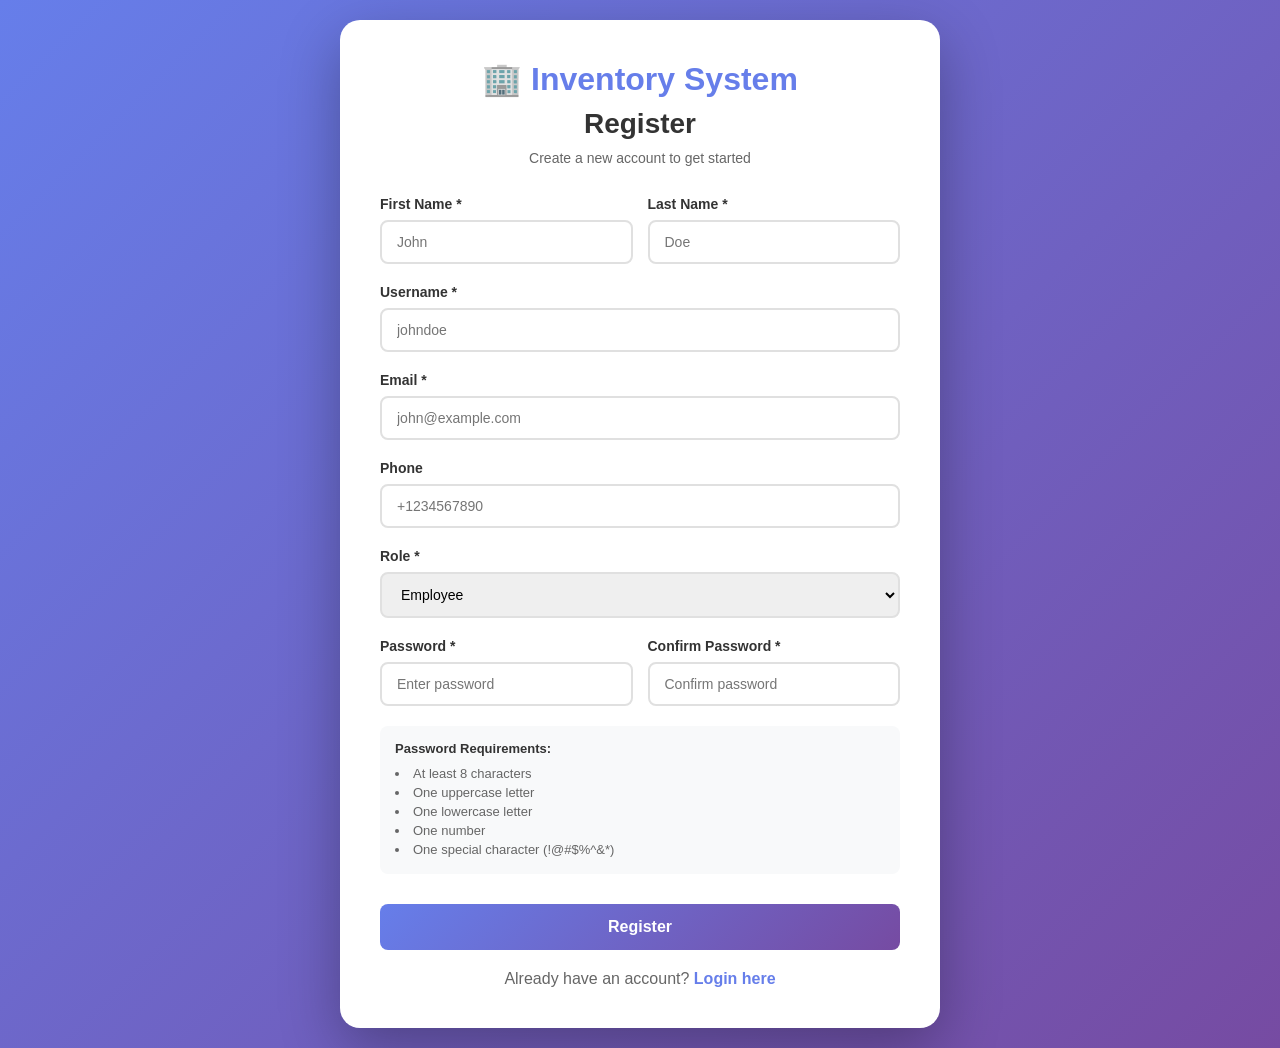
==== frontend/index.html @ 76d30bfd "Add files via upload" ====
<!DOCTYPE html>
<html lang="en">
<head>
    <meta charset="UTF-8">
    <meta name="viewport" content="width=device-width, initial-scale=1.0">
    <title>Register - Smart Inventory Management</title>
    <link rel="stylesheet" href="css/style.css">
</head>
<body>
    <div class="auth-container">
        <div class="auth-card register-card">
            <div class="auth-header">
                <h1>🏢 Inventory System</h1>
                <h2>Register</h2>
                <p>Create a new account to get started</p>
            </div>

            <div id="error-message" class="error-message" style="display: none;"></div>
            <div id="success-message" class="success-message" style="display: none;"></div>

            <form id="register-form" class="auth-form">
                <div class="form-row">
                    <div class="form-group">
                        <label for="first_name">First Name *</label>
                        <input type="text" id="first_name" name="first_name" required placeholder="John">
                    </div>

                    <div class="form-group">
                        <label for="last_name">Last Name *</label>
                        <input type="text" id="last_name" name="last_name" required placeholder="Doe">
                    </div>
                </div>

                <div class="form-group">
                    <label for="username">Username *</label>
                    <input type="text" id="username" name="username" required minlength="3" placeholder="johndoe">
                </div>

                <div class="form-group">
                    <label for="email">Email *</label>
                    <input type="email" id="email" name="email" required placeholder="john@example.com">
                </div>

                <div class="form-group">
                    <label for="phone">Phone</label>
                    <input type="tel" id="phone" name="phone" placeholder="+1234567890">
                </div>

                <div class="form-group">
                    <label for="role">Role *</label>
                    <select id="role" name="role" required>
                        <option value="employee">Employee</option>
                        <option value="admin">Admin</option>
                    </select>
                </div>

                <div class="form-row">
                    <div class="form-group">
                        <label for="password">Password *</label>
                        <input type="password" id="password" name="password" required placeholder="Enter password">
                    </div>

                    <div class="form-group">
                        <label for="confirmPassword">Confirm Password *</label>
                        <input type="password" id="confirmPassword" name="confirmPassword" required placeholder="Confirm password">
                    </div>
                </div>

                <div class="password-requirements">
                    <p><strong>Password Requirements:</strong></p>
                    <ul>
                        <li>At least 8 characters</li>
                        <li>One uppercase letter</li>
                        <li>One lowercase letter</li>
                        <li>One number</li>
                        <li>One special character (!@#$%^&*)</li>
                    </ul>
                </div>

                <button type="submit" class="btn-primary">Register</button>
            </form>

            <div class="auth-footer">
                <p>Already have an account? <a href="login.html">Login here</a></p>
            </div>
        </div>
    </div>

    <script src="js/utils.js"></script>
    <script src="js/auth.js"></script>
</body>
</html>
---- frontend/css/style.css ----
/* Reset and Base Styles */
* {
    margin: 0;
    padding: 0;
    box-sizing: border-box;
}

body {
    font-family: 'Segoe UI', Tahoma, Geneva, Verdana, sans-serif;
    background: linear-gradient(135deg, #667eea 0%, #764ba2 100%);
    min-height: 100vh;
    display: flex;
    align-items: center;
    justify-content: center;
}

/* Auth Container */
.auth-container {
    width: 100%;
    min-height: 100vh;
    display: flex;
    align-items: center;
    justify-content: center;
    padding: 20px;
}

.auth-card {
    background: white;
    border-radius: 20px;
    padding: 40px;
    box-shadow: 0 20px 60px rgba(0, 0, 0, 0.3);
    width: 100%;
    max-width: 450px;
    animation: slideIn 0.3s ease-out;
}

.register-card {
    max-width: 600px;
}

@keyframes slideIn {
    from {
        opacity: 0;
        transform: translateY(-20px);
    }
    to {
        opacity: 1;
        transform: translateY(0);
    }
}

/* Auth Header */
.auth-header {
    text-align: center;
    margin-bottom: 30px;
}

.auth-header h1 {
    font-size: 32px;
    margin-bottom: 10px;
    color: #667eea;
}

.auth-header h2 {
    font-size: 28px;
    margin-bottom: 10px;
    color: #333;
}

.auth-header p {
    color: #666;
    font-size: 14px;
}

/* Messages */
.error-message {
    background: #fee;
    border: 1px solid #fcc;
    color: #c33;
    padding: 12px;
    border-radius: 8px;
    margin-bottom: 20px;
    text-align: center;
}

.success-message {
    background: #efe;
    border: 1px solid #cfc;
    color: #3c3;
    padding: 12px;
    border-radius: 8px;
    margin-bottom: 20px;
    text-align: center;
}

/* Forms */
.auth-form {
    display: flex;
    flex-direction: column;
    gap: 20px;
}

.form-row {
    display: grid;
    grid-template-columns: 1fr 1fr;
    gap: 15px;
}

.form-group {
    display: flex;
    flex-direction: column;
}

.form-group label {
    margin-bottom: 8px;
    color: #333;
    font-weight: 600;
    font-size: 14px;
}

.form-group input,
.form-group select {
    padding: 12px 15px;
    border: 2px solid #e0e0e0;
    border-radius: 8px;
    font-size: 14px;
    transition: all 0.3s ease;
}

.form-group input:focus,
.form-group select:focus {
    outline: none;
    border-color: #667eea;
    box-shadow: 0 0 0 3px rgba(102, 126, 234, 0.1);
}

.form-group input:disabled,
.form-group select:disabled {
    background: #f5f5f5;
    cursor: not-allowed;
}

/* Buttons */
.btn-primary {
    background: linear-gradient(135deg, #667eea 0%, #764ba2 100%);
    color: white;
    padding: 14px 30px;
    border: none;
    border-radius: 8px;
    font-size: 16px;
    font-weight: 600;
    cursor: pointer;
    transition: all 0.3s ease;
    margin-top: 10px;
}

.btn-primary:hover:not(:disabled) {
    transform: translateY(-2px);
    box-shadow: 0 5px 20px rgba(102, 126, 234, 0.4);
}

.btn-primary:disabled {
    opacity: 0.6;
    cursor: not-allowed;
}

/* Auth Footer */
.auth-footer {
    text-align: center;
    margin-top: 20px;
    color: #666;
}

.auth-footer a {
    color: #667eea;
    text-decoration: none;
    font-weight: 600;
}

.auth-footer a:hover {
    text-decoration: underline;
}

/* Demo Credentials */
.demo-credentials {
    background: #f8f9fa;
    padding: 15px;
    border-radius: 8px;
    margin-top: 20px;
    text-align: center;
    font-size: 13px;
    color: #666;
}

.demo-credentials code {
    background: #e9ecef;
    padding: 2px 6px;
    border-radius: 3px;
    font-family: 'Courier New', monospace;
    color: #d63384;
}

/* Password Requirements */
.password-requirements {
    background: #f8f9fa;
    padding: 15px;
    border-radius: 8px;
    font-size: 13px;
}

.password-requirements p {
    margin-bottom: 8px;
    color: #333;
}

.password-requirements ul {
    list-style-position: inside;
    color: #666;
}

.password-requirements li {
    padding: 2px 0;
}

/* Responsive */
@media (max-width: 768px) {
    .form-row {
        grid-template-columns: 1fr;
    }

    .auth-card {
        padding: 30px 20px;
    }
}
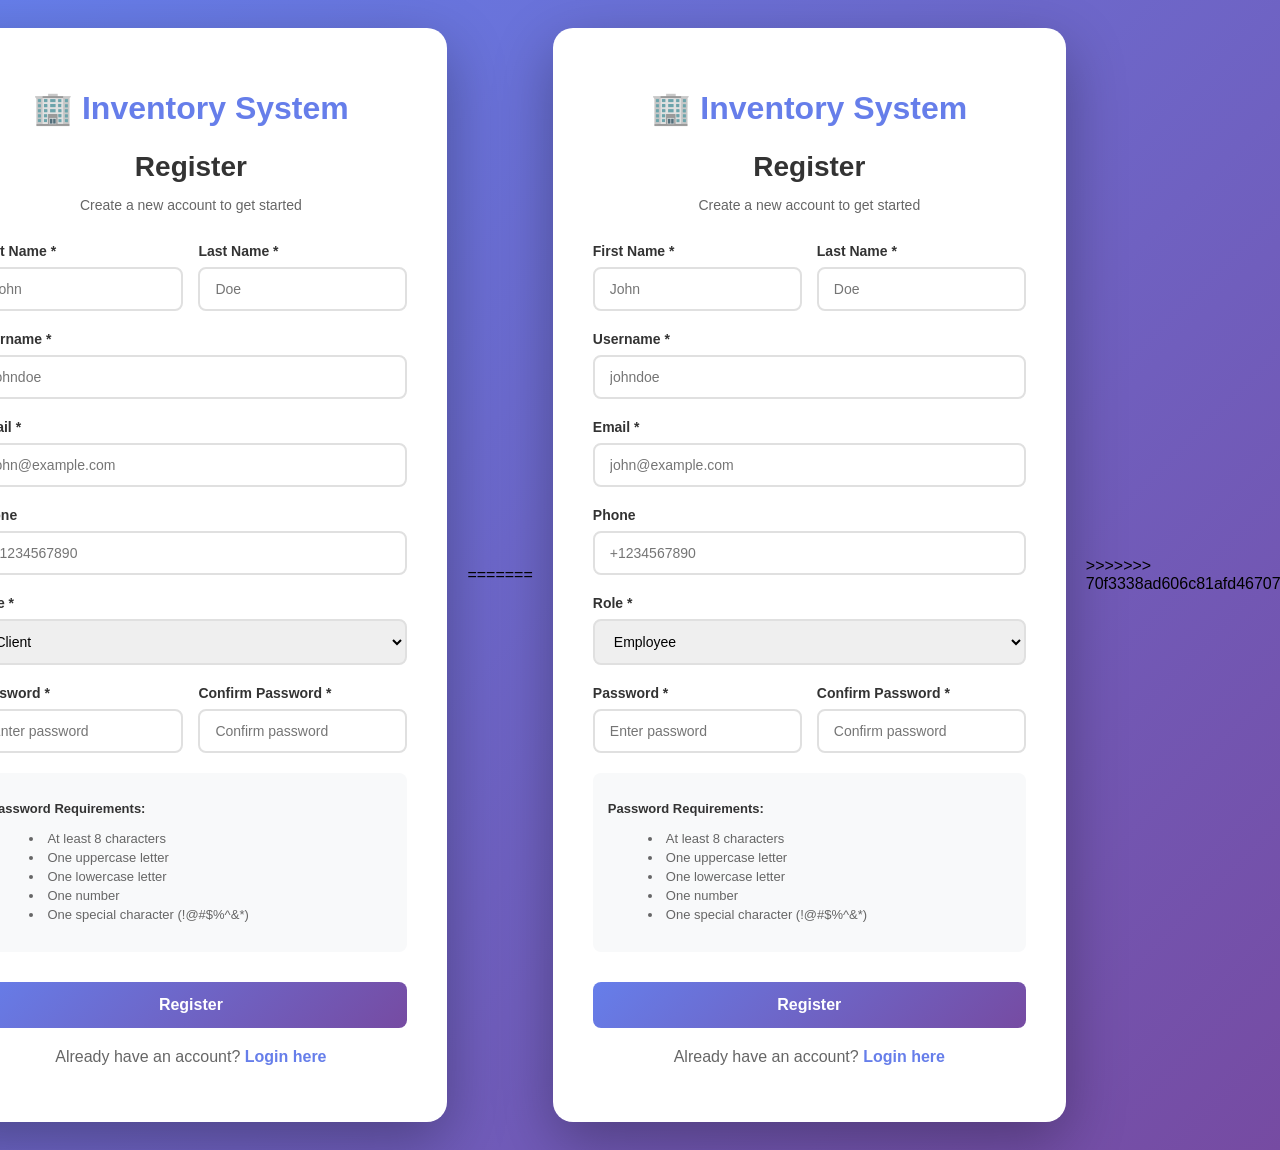
==== commit 3d57785d: "resolved merge" ====
--- a/frontend/index.html
+++ b/frontend/index.html
@@ -1,92 +1,186 @@
-<!DOCTYPE html>
-<html lang="en">
-<head>
-    <meta charset="UTF-8">
-    <meta name="viewport" content="width=device-width, initial-scale=1.0">
-    <title>Register - Smart Inventory Management</title>
-    <link rel="stylesheet" href="css/style.css">
-</head>
-<body>
-    <div class="auth-container">
-        <div class="auth-card register-card">
-            <div class="auth-header">
-                <h1>🏢 Inventory System</h1>
-                <h2>Register</h2>
-                <p>Create a new account to get started</p>
-            </div>
-
-            <div id="error-message" class="error-message" style="display: none;"></div>
-            <div id="success-message" class="success-message" style="display: none;"></div>
-
-            <form id="register-form" class="auth-form">
-                <div class="form-row">
-                    <div class="form-group">
-                        <label for="first_name">First Name *</label>
-                        <input type="text" id="first_name" name="first_name" required placeholder="John">
-                    </div>
-
-                    <div class="form-group">
-                        <label for="last_name">Last Name *</label>
-                        <input type="text" id="last_name" name="last_name" required placeholder="Doe">
-                    </div>
-                </div>
-
-                <div class="form-group">
-                    <label for="username">Username *</label>
-                    <input type="text" id="username" name="username" required minlength="3" placeholder="johndoe">
-                </div>
-
-                <div class="form-group">
-                    <label for="email">Email *</label>
-                    <input type="email" id="email" name="email" required placeholder="john@example.com">
-                </div>
-
-                <div class="form-group">
-                    <label for="phone">Phone</label>
-                    <input type="tel" id="phone" name="phone" placeholder="+1234567890">
-                </div>
-
-                <div class="form-group">
-                    <label for="role">Role *</label>
-                    <select id="role" name="role" required>
-                        <option value="employee">Employee</option>
-                        <option value="admin">Admin</option>
-                    </select>
-                </div>
-
-                <div class="form-row">
-                    <div class="form-group">
-                        <label for="password">Password *</label>
-                        <input type="password" id="password" name="password" required placeholder="Enter password">
-                    </div>
-
-                    <div class="form-group">
-                        <label for="confirmPassword">Confirm Password *</label>
-                        <input type="password" id="confirmPassword" name="confirmPassword" required placeholder="Confirm password">
-                    </div>
-                </div>
-
-                <div class="password-requirements">
-                    <p><strong>Password Requirements:</strong></p>
-                    <ul>
-                        <li>At least 8 characters</li>
-                        <li>One uppercase letter</li>
-                        <li>One lowercase letter</li>
-                        <li>One number</li>
-                        <li>One special character (!@#$%^&*)</li>
-                    </ul>
-                </div>
-
-                <button type="submit" class="btn-primary">Register</button>
-            </form>
-
-            <div class="auth-footer">
-                <p>Already have an account? <a href="login.html">Login here</a></p>
-            </div>
-        </div>
-    </div>
-
-    <script src="js/utils.js"></script>
-    <script src="js/auth.js"></script>
-</body>
+<<<<<<< HEAD
+<!DOCTYPE html>
+<html lang="en">
+<head>
+    <meta charset="UTF-8">
+    <meta name="viewport" content="width=device-width, initial-scale=1.0">
+    <title>Register - Smart Inventory Management</title>
+    <link rel="stylesheet" href="css/style.css">
+</head>
+<body>
+    <div class="auth-container">
+        <div class="auth-card register-card">
+            <div class="auth-header">
+                <h1>🏢 Inventory System</h1>
+                <h2>Register</h2>
+                <p>Create a new account to get started</p>
+            </div>
+
+            <div id="error-message" class="error-message" style="display: none;"></div>
+            <div id="success-message" class="success-message" style="display: none;"></div>
+
+            <form id="register-form" class="auth-form">
+                <div class="form-row">
+                    <div class="form-group">
+                        <label for="first_name">First Name *</label>
+                        <input type="text" id="first_name" name="first_name" required placeholder="John">
+                    </div>
+
+                    <div class="form-group">
+                        <label for="last_name">Last Name *</label>
+                        <input type="text" id="last_name" name="last_name" required placeholder="Doe">
+                    </div>
+                </div>
+
+                <div class="form-group">
+                    <label for="username">Username *</label>
+                    <input type="text" id="username" name="username" required minlength="3" placeholder="johndoe">
+                </div>
+
+                <div class="form-group">
+                    <label for="email">Email *</label>
+                    <input type="email" id="email" name="email" required placeholder="john@example.com">
+                </div>
+
+                <div class="form-group">
+                    <label for="phone">Phone</label>
+                    <input type="tel" id="phone" name="phone" placeholder="+1234567890">
+                </div>
+
+                <div class="form-group">
+                    <label for="role">Role *</label>
+                    <select id="role" name="role" required>
+                        <option value="client">Client</option>
+                        <option value="admin">Admin</option>
+                    </select>
+                </div>
+
+                <div class="form-row">
+                    <div class="form-group">
+                        <label for="password">Password *</label>
+                        <input type="password" id="password" name="password" required placeholder="Enter password">
+                    </div>
+
+                    <div class="form-group">
+                        <label for="confirmPassword">Confirm Password *</label>
+                        <input type="password" id="confirmPassword" name="confirmPassword" required placeholder="Confirm password">
+                    </div>
+                </div>
+
+                <div class="password-requirements">
+                    <p><strong>Password Requirements:</strong></p>
+                    <ul>
+                        <li>At least 8 characters</li>
+                        <li>One uppercase letter</li>
+                        <li>One lowercase letter</li>
+                        <li>One number</li>
+                        <li>One special character (!@#$%^&*)</li>
+                    </ul>
+                </div>
+
+                <button type="submit" class="btn-primary">Register</button>
+            </form>
+
+            <div class="auth-footer">
+                <p>Already have an account? <a href="login.html">Login here</a></p>
+            </div>
+        </div>
+    </div>
+
+    <script src="js/utils.js"></script>
+    <script src="js/auth.js"></script>
+</body>
+=======
+<!DOCTYPE html>
+<html lang="en">
+<head>
+    <meta charset="UTF-8">
+    <meta name="viewport" content="width=device-width, initial-scale=1.0">
+    <title>Register - Smart Inventory Management</title>
+    <link rel="stylesheet" href="css/style.css">
+</head>
+<body>
+    <div class="auth-container">
+        <div class="auth-card register-card">
+            <div class="auth-header">
+                <h1>🏢 Inventory System</h1>
+                <h2>Register</h2>
+                <p>Create a new account to get started</p>
+            </div>
+
+            <div id="error-message" class="error-message" style="display: none;"></div>
+            <div id="success-message" class="success-message" style="display: none;"></div>
+
+            <form id="register-form" class="auth-form">
+                <div class="form-row">
+                    <div class="form-group">
+                        <label for="first_name">First Name *</label>
+                        <input type="text" id="first_name" name="first_name" required placeholder="John">
+                    </div>
+
+                    <div class="form-group">
+                        <label for="last_name">Last Name *</label>
+                        <input type="text" id="last_name" name="last_name" required placeholder="Doe">
+                    </div>
+                </div>
+
+                <div class="form-group">
+                    <label for="username">Username *</label>
+                    <input type="text" id="username" name="username" required minlength="3" placeholder="johndoe">
+                </div>
+
+                <div class="form-group">
+                    <label for="email">Email *</label>
+                    <input type="email" id="email" name="email" required placeholder="john@example.com">
+                </div>
+
+                <div class="form-group">
+                    <label for="phone">Phone</label>
+                    <input type="tel" id="phone" name="phone" placeholder="+1234567890">
+                </div>
+
+                <div class="form-group">
+                    <label for="role">Role *</label>
+                    <select id="role" name="role" required>
+                        <option value="employee">Employee</option>
+                        <option value="admin">Admin</option>
+                    </select>
+                </div>
+
+                <div class="form-row">
+                    <div class="form-group">
+                        <label for="password">Password *</label>
+                        <input type="password" id="password" name="password" required placeholder="Enter password">
+                    </div>
+
+                    <div class="form-group">
+                        <label for="confirmPassword">Confirm Password *</label>
+                        <input type="password" id="confirmPassword" name="confirmPassword" required placeholder="Confirm password">
+                    </div>
+                </div>
+
+                <div class="password-requirements">
+                    <p><strong>Password Requirements:</strong></p>
+                    <ul>
+                        <li>At least 8 characters</li>
+                        <li>One uppercase letter</li>
+                        <li>One lowercase letter</li>
+                        <li>One number</li>
+                        <li>One special character (!@#$%^&*)</li>
+                    </ul>
+                </div>
+
+                <button type="submit" class="btn-primary">Register</button>
+            </form>
+
+            <div class="auth-footer">
+                <p>Already have an account? <a href="login.html">Login here</a></p>
+            </div>
+        </div>
+    </div>
+
+    <script src="js/utils.js"></script>
+    <script src="js/auth.js"></script>
+</body>
+>>>>>>> 70f3338ad606c81afd4670761ec4469490149d3b
 </html>
--- a/frontend/css/style.css
+++ b/frontend/css/style.css
@@ -1,234 +1,470 @@
-/* Reset and Base Styles */
-* {
-    margin: 0;
-    padding: 0;
-    box-sizing: border-box;
-}
-
-body {
-    font-family: 'Segoe UI', Tahoma, Geneva, Verdana, sans-serif;
-    background: linear-gradient(135deg, #667eea 0%, #764ba2 100%);
-    min-height: 100vh;
-    display: flex;
-    align-items: center;
-    justify-content: center;
-}
-
-/* Auth Container */
-.auth-container {
-    width: 100%;
-    min-height: 100vh;
-    display: flex;
-    align-items: center;
-    justify-content: center;
-    padding: 20px;
-}
-
-.auth-card {
-    background: white;
-    border-radius: 20px;
-    padding: 40px;
-    box-shadow: 0 20px 60px rgba(0, 0, 0, 0.3);
-    width: 100%;
-    max-width: 450px;
-    animation: slideIn 0.3s ease-out;
-}
-
-.register-card {
-    max-width: 600px;
-}
-
-@keyframes slideIn {
-    from {
-        opacity: 0;
-        transform: translateY(-20px);
-    }
-    to {
-        opacity: 1;
-        transform: translateY(0);
-    }
-}
-
-/* Auth Header */
-.auth-header {
-    text-align: center;
-    margin-bottom: 30px;
-}
-
-.auth-header h1 {
-    font-size: 32px;
-    margin-bottom: 10px;
-    color: #667eea;
-}
-
-.auth-header h2 {
-    font-size: 28px;
-    margin-bottom: 10px;
-    color: #333;
-}
-
-.auth-header p {
-    color: #666;
-    font-size: 14px;
-}
-
-/* Messages */
-.error-message {
-    background: #fee;
-    border: 1px solid #fcc;
-    color: #c33;
-    padding: 12px;
-    border-radius: 8px;
-    margin-bottom: 20px;
-    text-align: center;
-}
-
-.success-message {
-    background: #efe;
-    border: 1px solid #cfc;
-    color: #3c3;
-    padding: 12px;
-    border-radius: 8px;
-    margin-bottom: 20px;
-    text-align: center;
-}
-
-/* Forms */
-.auth-form {
-    display: flex;
-    flex-direction: column;
-    gap: 20px;
-}
-
-.form-row {
-    display: grid;
-    grid-template-columns: 1fr 1fr;
-    gap: 15px;
-}
-
-.form-group {
-    display: flex;
-    flex-direction: column;
-}
-
-.form-group label {
-    margin-bottom: 8px;
-    color: #333;
-    font-weight: 600;
-    font-size: 14px;
-}
-
-.form-group input,
-.form-group select {
-    padding: 12px 15px;
-    border: 2px solid #e0e0e0;
-    border-radius: 8px;
-    font-size: 14px;
-    transition: all 0.3s ease;
-}
-
-.form-group input:focus,
-.form-group select:focus {
-    outline: none;
-    border-color: #667eea;
-    box-shadow: 0 0 0 3px rgba(102, 126, 234, 0.1);
-}
-
-.form-group input:disabled,
-.form-group select:disabled {
-    background: #f5f5f5;
-    cursor: not-allowed;
-}
-
-/* Buttons */
-.btn-primary {
-    background: linear-gradient(135deg, #667eea 0%, #764ba2 100%);
-    color: white;
-    padding: 14px 30px;
-    border: none;
-    border-radius: 8px;
-    font-size: 16px;
-    font-weight: 600;
-    cursor: pointer;
-    transition: all 0.3s ease;
-    margin-top: 10px;
-}
-
-.btn-primary:hover:not(:disabled) {
-    transform: translateY(-2px);
-    box-shadow: 0 5px 20px rgba(102, 126, 234, 0.4);
-}
-
-.btn-primary:disabled {
-    opacity: 0.6;
-    cursor: not-allowed;
-}
-
-/* Auth Footer */
-.auth-footer {
-    text-align: center;
-    margin-top: 20px;
-    color: #666;
-}
-
-.auth-footer a {
-    color: #667eea;
-    text-decoration: none;
-    font-weight: 600;
-}
-
-.auth-footer a:hover {
-    text-decoration: underline;
-}
-
-/* Demo Credentials */
-.demo-credentials {
-    background: #f8f9fa;
-    padding: 15px;
-    border-radius: 8px;
-    margin-top: 20px;
-    text-align: center;
-    font-size: 13px;
-    color: #666;
-}
-
-.demo-credentials code {
-    background: #e9ecef;
-    padding: 2px 6px;
-    border-radius: 3px;
-    font-family: 'Courier New', monospace;
-    color: #d63384;
-}
-
-/* Password Requirements */
-.password-requirements {
-    background: #f8f9fa;
-    padding: 15px;
-    border-radius: 8px;
-    font-size: 13px;
-}
-
-.password-requirements p {
-    margin-bottom: 8px;
-    color: #333;
-}
-
-.password-requirements ul {
-    list-style-position: inside;
-    color: #666;
-}
-
-.password-requirements li {
-    padding: 2px 0;
-}
-
-/* Responsive */
-@media (max-width: 768px) {
-    .form-row {
-        grid-template-columns: 1fr;
-    }
-
-    .auth-card {
-        padding: 30px 20px;
-    }
+<<<<<<< HEAD
+/* Reset and Base Styles */
+* {
+    margin: 0;
+    padding: 0;
+    box-sizing: border-box;
+}
+
+body {
+    font-family: 'Segoe UI', Tahoma, Geneva, Verdana, sans-serif;
+    background: linear-gradient(135deg, #667eea 0%, #764ba2 100%);
+    min-height: 100vh;
+    display: flex;
+    align-items: center;
+    justify-content: center;
+}
+
+/* Auth Container */
+.auth-container {
+    width: 100%;
+    min-height: 100vh;
+    display: flex;
+    align-items: center;
+    justify-content: center;
+    padding: 20px;
+}
+
+.auth-card {
+    background: white;
+    border-radius: 20px;
+    padding: 40px;
+    box-shadow: 0 20px 60px rgba(0, 0, 0, 0.3);
+    width: 100%;
+    max-width: 450px;
+    animation: slideIn 0.3s ease-out;
+}
+
+.register-card {
+    max-width: 600px;
+}
+
+@keyframes slideIn {
+    from {
+        opacity: 0;
+        transform: translateY(-20px);
+    }
+    to {
+        opacity: 1;
+        transform: translateY(0);
+    }
+}
+
+/* Auth Header */
+.auth-header {
+    text-align: center;
+    margin-bottom: 30px;
+}
+
+.auth-header h1 {
+    font-size: 32px;
+    margin-bottom: 10px;
+    color: #667eea;
+}
+
+.auth-header h2 {
+    font-size: 28px;
+    margin-bottom: 10px;
+    color: #333;
+}
+
+.auth-header p {
+    color: #666;
+    font-size: 14px;
+}
+
+/* Messages */
+.error-message {
+    background: #fee;
+    border: 1px solid #fcc;
+    color: #c33;
+    padding: 12px;
+    border-radius: 8px;
+    margin-bottom: 20px;
+    text-align: center;
+}
+
+.success-message {
+    background: #efe;
+    border: 1px solid #cfc;
+    color: #3c3;
+    padding: 12px;
+    border-radius: 8px;
+    margin-bottom: 20px;
+    text-align: center;
+}
+
+/* Forms */
+.auth-form {
+    display: flex;
+    flex-direction: column;
+    gap: 20px;
+}
+
+.form-row {
+    display: grid;
+    grid-template-columns: 1fr 1fr;
+    gap: 15px;
+}
+
+.form-group {
+    display: flex;
+    flex-direction: column;
+}
+
+.form-group label {
+    margin-bottom: 8px;
+    color: #333;
+    font-weight: 600;
+    font-size: 14px;
+}
+
+.form-group input,
+.form-group select {
+    padding: 12px 15px;
+    border: 2px solid #e0e0e0;
+    border-radius: 8px;
+    font-size: 14px;
+    transition: all 0.3s ease;
+}
+
+.form-group input:focus,
+.form-group select:focus {
+    outline: none;
+    border-color: #667eea;
+    box-shadow: 0 0 0 3px rgba(102, 126, 234, 0.1);
+}
+
+.form-group input:disabled,
+.form-group select:disabled {
+    background: #f5f5f5;
+    cursor: not-allowed;
+}
+
+/* Buttons */
+.btn-primary {
+    background: linear-gradient(135deg, #667eea 0%, #764ba2 100%);
+    color: white;
+    padding: 14px 30px;
+    border: none;
+    border-radius: 8px;
+    font-size: 16px;
+    font-weight: 600;
+    cursor: pointer;
+    transition: all 0.3s ease;
+    margin-top: 10px;
+}
+
+.btn-primary:hover:not(:disabled) {
+    transform: translateY(-2px);
+    box-shadow: 0 5px 20px rgba(102, 126, 234, 0.4);
+}
+
+.btn-primary:disabled {
+    opacity: 0.6;
+    cursor: not-allowed;
+}
+
+/* Auth Footer */
+.auth-footer {
+    text-align: center;
+    margin-top: 20px;
+    color: #666;
+}
+
+.auth-footer a {
+    color: #667eea;
+    text-decoration: none;
+    font-weight: 600;
+}
+
+.auth-footer a:hover {
+    text-decoration: underline;
+}
+
+/* Demo Credentials */
+.demo-credentials {
+    background: #f8f9fa;
+    padding: 15px;
+    border-radius: 8px;
+    margin-top: 20px;
+    text-align: center;
+    font-size: 13px;
+    color: #666;
+}
+
+.demo-credentials code {
+    background: #e9ecef;
+    padding: 2px 6px;
+    border-radius: 3px;
+    font-family: 'Courier New', monospace;
+    color: #d63384;
+}
+
+/* Password Requirements */
+.password-requirements {
+    background: #f8f9fa;
+    padding: 15px;
+    border-radius: 8px;
+    font-size: 13px;
+}
+
+.password-requirements p {
+    margin-bottom: 8px;
+    color: #333;
+}
+
+.password-requirements ul {
+    list-style-position: inside;
+    color: #666;
+}
+
+.password-requirements li {
+    padding: 2px 0;
+}
+
+/* Responsive */
+@media (max-width: 768px) {
+    .form-row {
+        grid-template-columns: 1fr;
+    }
+
+    .auth-card {
+        padding: 30px 20px;
+    }
+=======
+/* Reset and Base Styles */
+* {
+    margin: 0;
+    padding: 0;
+    box-sizing: border-box;
+}
+
+body {
+    font-family: 'Segoe UI', Tahoma, Geneva, Verdana, sans-serif;
+    background: linear-gradient(135deg, #667eea 0%, #764ba2 100%);
+    min-height: 100vh;
+    display: flex;
+    align-items: center;
+    justify-content: center;
+}
+
+/* Auth Container */
+.auth-container {
+    width: 100%;
+    min-height: 100vh;
+    display: flex;
+    align-items: center;
+    justify-content: center;
+    padding: 20px;
+}
+
+.auth-card {
+    background: white;
+    border-radius: 20px;
+    padding: 40px;
+    box-shadow: 0 20px 60px rgba(0, 0, 0, 0.3);
+    width: 100%;
+    max-width: 450px;
+    animation: slideIn 0.3s ease-out;
+}
+
+.register-card {
+    max-width: 600px;
+}
+
+@keyframes slideIn {
+    from {
+        opacity: 0;
+        transform: translateY(-20px);
+    }
+    to {
+        opacity: 1;
+        transform: translateY(0);
+    }
+}
+
+/* Auth Header */
+.auth-header {
+    text-align: center;
+    margin-bottom: 30px;
+}
+
+.auth-header h1 {
+    font-size: 32px;
+    margin-bottom: 10px;
+    color: #667eea;
+}
+
+.auth-header h2 {
+    font-size: 28px;
+    margin-bottom: 10px;
+    color: #333;
+}
+
+.auth-header p {
+    color: #666;
+    font-size: 14px;
+}
+
+/* Messages */
+.error-message {
+    background: #fee;
+    border: 1px solid #fcc;
+    color: #c33;
+    padding: 12px;
+    border-radius: 8px;
+    margin-bottom: 20px;
+    text-align: center;
+}
+
+.success-message {
+    background: #efe;
+    border: 1px solid #cfc;
+    color: #3c3;
+    padding: 12px;
+    border-radius: 8px;
+    margin-bottom: 20px;
+    text-align: center;
+}
+
+/* Forms */
+.auth-form {
+    display: flex;
+    flex-direction: column;
+    gap: 20px;
+}
+
+.form-row {
+    display: grid;
+    grid-template-columns: 1fr 1fr;
+    gap: 15px;
+}
+
+.form-group {
+    display: flex;
+    flex-direction: column;
+}
+
+.form-group label {
+    margin-bottom: 8px;
+    color: #333;
+    font-weight: 600;
+    font-size: 14px;
+}
+
+.form-group input,
+.form-group select {
+    padding: 12px 15px;
+    border: 2px solid #e0e0e0;
+    border-radius: 8px;
+    font-size: 14px;
+    transition: all 0.3s ease;
+}
+
+.form-group input:focus,
+.form-group select:focus {
+    outline: none;
+    border-color: #667eea;
+    box-shadow: 0 0 0 3px rgba(102, 126, 234, 0.1);
+}
+
+.form-group input:disabled,
+.form-group select:disabled {
+    background: #f5f5f5;
+    cursor: not-allowed;
+}
+
+/* Buttons */
+.btn-primary {
+    background: linear-gradient(135deg, #667eea 0%, #764ba2 100%);
+    color: white;
+    padding: 14px 30px;
+    border: none;
+    border-radius: 8px;
+    font-size: 16px;
+    font-weight: 600;
+    cursor: pointer;
+    transition: all 0.3s ease;
+    margin-top: 10px;
+}
+
+.btn-primary:hover:not(:disabled) {
+    transform: translateY(-2px);
+    box-shadow: 0 5px 20px rgba(102, 126, 234, 0.4);
+}
+
+.btn-primary:disabled {
+    opacity: 0.6;
+    cursor: not-allowed;
+}
+
+/* Auth Footer */
+.auth-footer {
+    text-align: center;
+    margin-top: 20px;
+    color: #666;
+}
+
+.auth-footer a {
+    color: #667eea;
+    text-decoration: none;
+    font-weight: 600;
+}
+
+.auth-footer a:hover {
+    text-decoration: underline;
+}
+
+/* Demo Credentials */
+.demo-credentials {
+    background: #f8f9fa;
+    padding: 15px;
+    border-radius: 8px;
+    margin-top: 20px;
+    text-align: center;
+    font-size: 13px;
+    color: #666;
+}
+
+.demo-credentials code {
+    background: #e9ecef;
+    padding: 2px 6px;
+    border-radius: 3px;
+    font-family: 'Courier New', monospace;
+    color: #d63384;
+}
+
+/* Password Requirements */
+.password-requirements {
+    background: #f8f9fa;
+    padding: 15px;
+    border-radius: 8px;
+    font-size: 13px;
+}
+
+.password-requirements p {
+    margin-bottom: 8px;
+    color: #333;
+}
+
+.password-requirements ul {
+    list-style-position: inside;
+    color: #666;
+}
+
+.password-requirements li {
+    padding: 2px 0;
+}
+
+/* Responsive */
+@media (max-width: 768px) {
+    .form-row {
+        grid-template-columns: 1fr;
+    }
+
+    .auth-card {
+        padding: 30px 20px;
+    }
+>>>>>>> 70f3338ad606c81afd4670761ec4469490149d3b
 }
--- a/frontend/css/style.css
+++ b/frontend/css/style.css
@@ -1,234 +1,470 @@
-/* Reset and Base Styles */
-* {
-    margin: 0;
-    padding: 0;
-    box-sizing: border-box;
-}
-
-body {
-    font-family: 'Segoe UI', Tahoma, Geneva, Verdana, sans-serif;
-    background: linear-gradient(135deg, #667eea 0%, #764ba2 100%);
-    min-height: 100vh;
-    display: flex;
-    align-items: center;
-    justify-content: center;
-}
-
-/* Auth Container */
-.auth-container {
-    width: 100%;
-    min-height: 100vh;
-    display: flex;
-    align-items: center;
-    justify-content: center;
-    padding: 20px;
-}
-
-.auth-card {
-    background: white;
-    border-radius: 20px;
-    padding: 40px;
-    box-shadow: 0 20px 60px rgba(0, 0, 0, 0.3);
-    width: 100%;
-    max-width: 450px;
-    animation: slideIn 0.3s ease-out;
-}
-
-.register-card {
-    max-width: 600px;
-}
-
-@keyframes slideIn {
-    from {
-        opacity: 0;
-        transform: translateY(-20px);
-    }
-    to {
-        opacity: 1;
-        transform: translateY(0);
-    }
-}
-
-/* Auth Header */
-.auth-header {
-    text-align: center;
-    margin-bottom: 30px;
-}
-
-.auth-header h1 {
-    font-size: 32px;
-    margin-bottom: 10px;
-    color: #667eea;
-}
-
-.auth-header h2 {
-    font-size: 28px;
-    margin-bottom: 10px;
-    color: #333;
-}
-
-.auth-header p {
-    color: #666;
-    font-size: 14px;
-}
-
-/* Messages */
-.error-message {
-    background: #fee;
-    border: 1px solid #fcc;
-    color: #c33;
-    padding: 12px;
-    border-radius: 8px;
-    margin-bottom: 20px;
-    text-align: center;
-}
-
-.success-message {
-    background: #efe;
-    border: 1px solid #cfc;
-    color: #3c3;
-    padding: 12px;
-    border-radius: 8px;
-    margin-bottom: 20px;
-    text-align: center;
-}
-
-/* Forms */
-.auth-form {
-    display: flex;
-    flex-direction: column;
-    gap: 20px;
-}
-
-.form-row {
-    display: grid;
-    grid-template-columns: 1fr 1fr;
-    gap: 15px;
-}
-
-.form-group {
-    display: flex;
-    flex-direction: column;
-}
-
-.form-group label {
-    margin-bottom: 8px;
-    color: #333;
-    font-weight: 600;
-    font-size: 14px;
-}
-
-.form-group input,
-.form-group select {
-    padding: 12px 15px;
-    border: 2px solid #e0e0e0;
-    border-radius: 8px;
-    font-size: 14px;
-    transition: all 0.3s ease;
-}
-
-.form-group input:focus,
-.form-group select:focus {
-    outline: none;
-    border-color: #667eea;
-    box-shadow: 0 0 0 3px rgba(102, 126, 234, 0.1);
-}
-
-.form-group input:disabled,
-.form-group select:disabled {
-    background: #f5f5f5;
-    cursor: not-allowed;
-}
-
-/* Buttons */
-.btn-primary {
-    background: linear-gradient(135deg, #667eea 0%, #764ba2 100%);
-    color: white;
-    padding: 14px 30px;
-    border: none;
-    border-radius: 8px;
-    font-size: 16px;
-    font-weight: 600;
-    cursor: pointer;
-    transition: all 0.3s ease;
-    margin-top: 10px;
-}
-
-.btn-primary:hover:not(:disabled) {
-    transform: translateY(-2px);
-    box-shadow: 0 5px 20px rgba(102, 126, 234, 0.4);
-}
-
-.btn-primary:disabled {
-    opacity: 0.6;
-    cursor: not-allowed;
-}
-
-/* Auth Footer */
-.auth-footer {
-    text-align: center;
-    margin-top: 20px;
-    color: #666;
-}
-
-.auth-footer a {
-    color: #667eea;
-    text-decoration: none;
-    font-weight: 600;
-}
-
-.auth-footer a:hover {
-    text-decoration: underline;
-}
-
-/* Demo Credentials */
-.demo-credentials {
-    background: #f8f9fa;
-    padding: 15px;
-    border-radius: 8px;
-    margin-top: 20px;
-    text-align: center;
-    font-size: 13px;
-    color: #666;
-}
-
-.demo-credentials code {
-    background: #e9ecef;
-    padding: 2px 6px;
-    border-radius: 3px;
-    font-family: 'Courier New', monospace;
-    color: #d63384;
-}
-
-/* Password Requirements */
-.password-requirements {
-    background: #f8f9fa;
-    padding: 15px;
-    border-radius: 8px;
-    font-size: 13px;
-}
-
-.password-requirements p {
-    margin-bottom: 8px;
-    color: #333;
-}
-
-.password-requirements ul {
-    list-style-position: inside;
-    color: #666;
-}
-
-.password-requirements li {
-    padding: 2px 0;
-}
-
-/* Responsive */
-@media (max-width: 768px) {
-    .form-row {
-        grid-template-columns: 1fr;
-    }
-
-    .auth-card {
-        padding: 30px 20px;
-    }
+<<<<<<< HEAD
+/* Reset and Base Styles */
+* {
+    margin: 0;
+    padding: 0;
+    box-sizing: border-box;
+}
+
+body {
+    font-family: 'Segoe UI', Tahoma, Geneva, Verdana, sans-serif;
+    background: linear-gradient(135deg, #667eea 0%, #764ba2 100%);
+    min-height: 100vh;
+    display: flex;
+    align-items: center;
+    justify-content: center;
+}
+
+/* Auth Container */
+.auth-container {
+    width: 100%;
+    min-height: 100vh;
+    display: flex;
+    align-items: center;
+    justify-content: center;
+    padding: 20px;
+}
+
+.auth-card {
+    background: white;
+    border-radius: 20px;
+    padding: 40px;
+    box-shadow: 0 20px 60px rgba(0, 0, 0, 0.3);
+    width: 100%;
+    max-width: 450px;
+    animation: slideIn 0.3s ease-out;
+}
+
+.register-card {
+    max-width: 600px;
+}
+
+@keyframes slideIn {
+    from {
+        opacity: 0;
+        transform: translateY(-20px);
+    }
+    to {
+        opacity: 1;
+        transform: translateY(0);
+    }
+}
+
+/* Auth Header */
+.auth-header {
+    text-align: center;
+    margin-bottom: 30px;
+}
+
+.auth-header h1 {
+    font-size: 32px;
+    margin-bottom: 10px;
+    color: #667eea;
+}
+
+.auth-header h2 {
+    font-size: 28px;
+    margin-bottom: 10px;
+    color: #333;
+}
+
+.auth-header p {
+    color: #666;
+    font-size: 14px;
+}
+
+/* Messages */
+.error-message {
+    background: #fee;
+    border: 1px solid #fcc;
+    color: #c33;
+    padding: 12px;
+    border-radius: 8px;
+    margin-bottom: 20px;
+    text-align: center;
+}
+
+.success-message {
+    background: #efe;
+    border: 1px solid #cfc;
+    color: #3c3;
+    padding: 12px;
+    border-radius: 8px;
+    margin-bottom: 20px;
+    text-align: center;
+}
+
+/* Forms */
+.auth-form {
+    display: flex;
+    flex-direction: column;
+    gap: 20px;
+}
+
+.form-row {
+    display: grid;
+    grid-template-columns: 1fr 1fr;
+    gap: 15px;
+}
+
+.form-group {
+    display: flex;
+    flex-direction: column;
+}
+
+.form-group label {
+    margin-bottom: 8px;
+    color: #333;
+    font-weight: 600;
+    font-size: 14px;
+}
+
+.form-group input,
+.form-group select {
+    padding: 12px 15px;
+    border: 2px solid #e0e0e0;
+    border-radius: 8px;
+    font-size: 14px;
+    transition: all 0.3s ease;
+}
+
+.form-group input:focus,
+.form-group select:focus {
+    outline: none;
+    border-color: #667eea;
+    box-shadow: 0 0 0 3px rgba(102, 126, 234, 0.1);
+}
+
+.form-group input:disabled,
+.form-group select:disabled {
+    background: #f5f5f5;
+    cursor: not-allowed;
+}
+
+/* Buttons */
+.btn-primary {
+    background: linear-gradient(135deg, #667eea 0%, #764ba2 100%);
+    color: white;
+    padding: 14px 30px;
+    border: none;
+    border-radius: 8px;
+    font-size: 16px;
+    font-weight: 600;
+    cursor: pointer;
+    transition: all 0.3s ease;
+    margin-top: 10px;
+}
+
+.btn-primary:hover:not(:disabled) {
+    transform: translateY(-2px);
+    box-shadow: 0 5px 20px rgba(102, 126, 234, 0.4);
+}
+
+.btn-primary:disabled {
+    opacity: 0.6;
+    cursor: not-allowed;
+}
+
+/* Auth Footer */
+.auth-footer {
+    text-align: center;
+    margin-top: 20px;
+    color: #666;
+}
+
+.auth-footer a {
+    color: #667eea;
+    text-decoration: none;
+    font-weight: 600;
+}
+
+.auth-footer a:hover {
+    text-decoration: underline;
+}
+
+/* Demo Credentials */
+.demo-credentials {
+    background: #f8f9fa;
+    padding: 15px;
+    border-radius: 8px;
+    margin-top: 20px;
+    text-align: center;
+    font-size: 13px;
+    color: #666;
+}
+
+.demo-credentials code {
+    background: #e9ecef;
+    padding: 2px 6px;
+    border-radius: 3px;
+    font-family: 'Courier New', monospace;
+    color: #d63384;
+}
+
+/* Password Requirements */
+.password-requirements {
+    background: #f8f9fa;
+    padding: 15px;
+    border-radius: 8px;
+    font-size: 13px;
+}
+
+.password-requirements p {
+    margin-bottom: 8px;
+    color: #333;
+}
+
+.password-requirements ul {
+    list-style-position: inside;
+    color: #666;
+}
+
+.password-requirements li {
+    padding: 2px 0;
+}
+
+/* Responsive */
+@media (max-width: 768px) {
+    .form-row {
+        grid-template-columns: 1fr;
+    }
+
+    .auth-card {
+        padding: 30px 20px;
+    }
+=======
+/* Reset and Base Styles */
+* {
+    margin: 0;
+    padding: 0;
+    box-sizing: border-box;
+}
+
+body {
+    font-family: 'Segoe UI', Tahoma, Geneva, Verdana, sans-serif;
+    background: linear-gradient(135deg, #667eea 0%, #764ba2 100%);
+    min-height: 100vh;
+    display: flex;
+    align-items: center;
+    justify-content: center;
+}
+
+/* Auth Container */
+.auth-container {
+    width: 100%;
+    min-height: 100vh;
+    display: flex;
+    align-items: center;
+    justify-content: center;
+    padding: 20px;
+}
+
+.auth-card {
+    background: white;
+    border-radius: 20px;
+    padding: 40px;
+    box-shadow: 0 20px 60px rgba(0, 0, 0, 0.3);
+    width: 100%;
+    max-width: 450px;
+    animation: slideIn 0.3s ease-out;
+}
+
+.register-card {
+    max-width: 600px;
+}
+
+@keyframes slideIn {
+    from {
+        opacity: 0;
+        transform: translateY(-20px);
+    }
+    to {
+        opacity: 1;
+        transform: translateY(0);
+    }
+}
+
+/* Auth Header */
+.auth-header {
+    text-align: center;
+    margin-bottom: 30px;
+}
+
+.auth-header h1 {
+    font-size: 32px;
+    margin-bottom: 10px;
+    color: #667eea;
+}
+
+.auth-header h2 {
+    font-size: 28px;
+    margin-bottom: 10px;
+    color: #333;
+}
+
+.auth-header p {
+    color: #666;
+    font-size: 14px;
+}
+
+/* Messages */
+.error-message {
+    background: #fee;
+    border: 1px solid #fcc;
+    color: #c33;
+    padding: 12px;
+    border-radius: 8px;
+    margin-bottom: 20px;
+    text-align: center;
+}
+
+.success-message {
+    background: #efe;
+    border: 1px solid #cfc;
+    color: #3c3;
+    padding: 12px;
+    border-radius: 8px;
+    margin-bottom: 20px;
+    text-align: center;
+}
+
+/* Forms */
+.auth-form {
+    display: flex;
+    flex-direction: column;
+    gap: 20px;
+}
+
+.form-row {
+    display: grid;
+    grid-template-columns: 1fr 1fr;
+    gap: 15px;
+}
+
+.form-group {
+    display: flex;
+    flex-direction: column;
+}
+
+.form-group label {
+    margin-bottom: 8px;
+    color: #333;
+    font-weight: 600;
+    font-size: 14px;
+}
+
+.form-group input,
+.form-group select {
+    padding: 12px 15px;
+    border: 2px solid #e0e0e0;
+    border-radius: 8px;
+    font-size: 14px;
+    transition: all 0.3s ease;
+}
+
+.form-group input:focus,
+.form-group select:focus {
+    outline: none;
+    border-color: #667eea;
+    box-shadow: 0 0 0 3px rgba(102, 126, 234, 0.1);
+}
+
+.form-group input:disabled,
+.form-group select:disabled {
+    background: #f5f5f5;
+    cursor: not-allowed;
+}
+
+/* Buttons */
+.btn-primary {
+    background: linear-gradient(135deg, #667eea 0%, #764ba2 100%);
+    color: white;
+    padding: 14px 30px;
+    border: none;
+    border-radius: 8px;
+    font-size: 16px;
+    font-weight: 600;
+    cursor: pointer;
+    transition: all 0.3s ease;
+    margin-top: 10px;
+}
+
+.btn-primary:hover:not(:disabled) {
+    transform: translateY(-2px);
+    box-shadow: 0 5px 20px rgba(102, 126, 234, 0.4);
+}
+
+.btn-primary:disabled {
+    opacity: 0.6;
+    cursor: not-allowed;
+}
+
+/* Auth Footer */
+.auth-footer {
+    text-align: center;
+    margin-top: 20px;
+    color: #666;
+}
+
+.auth-footer a {
+    color: #667eea;
+    text-decoration: none;
+    font-weight: 600;
+}
+
+.auth-footer a:hover {
+    text-decoration: underline;
+}
+
+/* Demo Credentials */
+.demo-credentials {
+    background: #f8f9fa;
+    padding: 15px;
+    border-radius: 8px;
+    margin-top: 20px;
+    text-align: center;
+    font-size: 13px;
+    color: #666;
+}
+
+.demo-credentials code {
+    background: #e9ecef;
+    padding: 2px 6px;
+    border-radius: 3px;
+    font-family: 'Courier New', monospace;
+    color: #d63384;
+}
+
+/* Password Requirements */
+.password-requirements {
+    background: #f8f9fa;
+    padding: 15px;
+    border-radius: 8px;
+    font-size: 13px;
+}
+
+.password-requirements p {
+    margin-bottom: 8px;
+    color: #333;
+}
+
+.password-requirements ul {
+    list-style-position: inside;
+    color: #666;
+}
+
+.password-requirements li {
+    padding: 2px 0;
+}
+
+/* Responsive */
+@media (max-width: 768px) {
+    .form-row {
+        grid-template-columns: 1fr;
+    }
+
+    .auth-card {
+        padding: 30px 20px;
+    }
+>>>>>>> 70f3338ad606c81afd4670761ec4469490149d3b
 }
